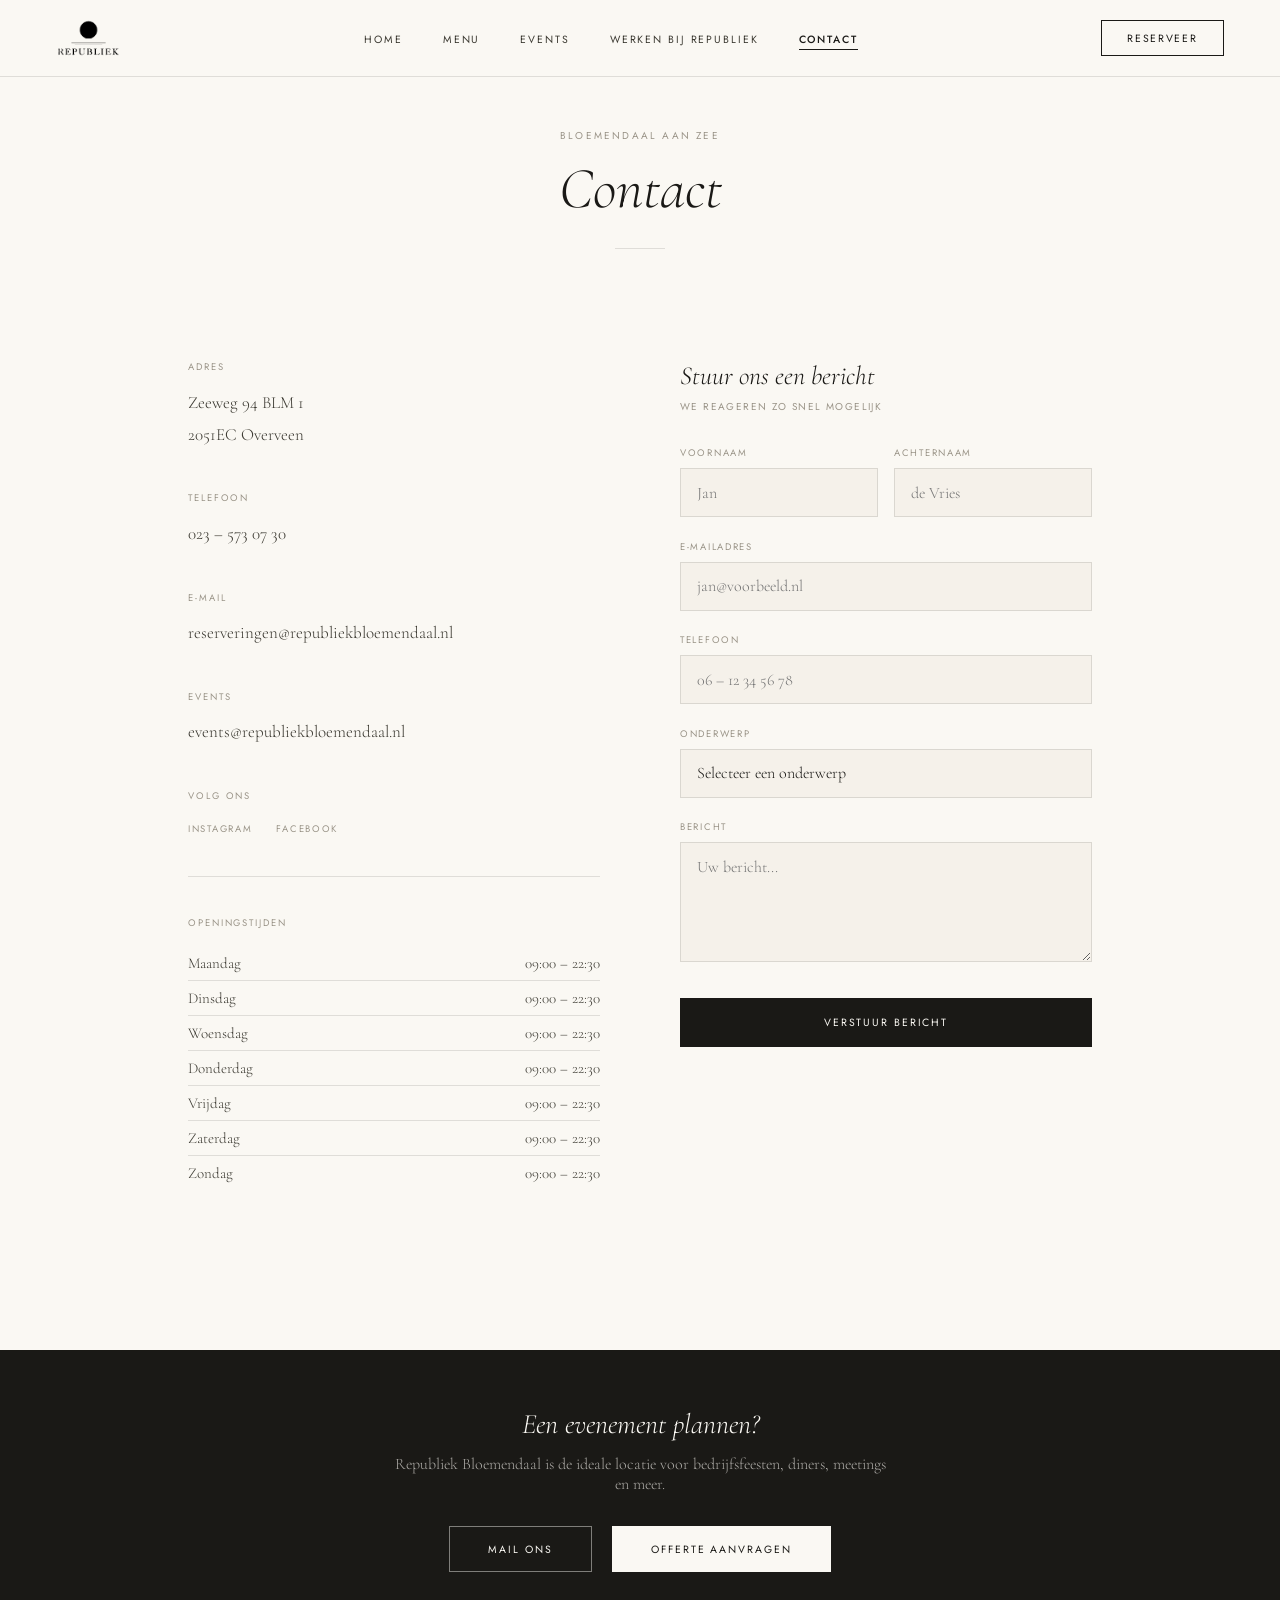
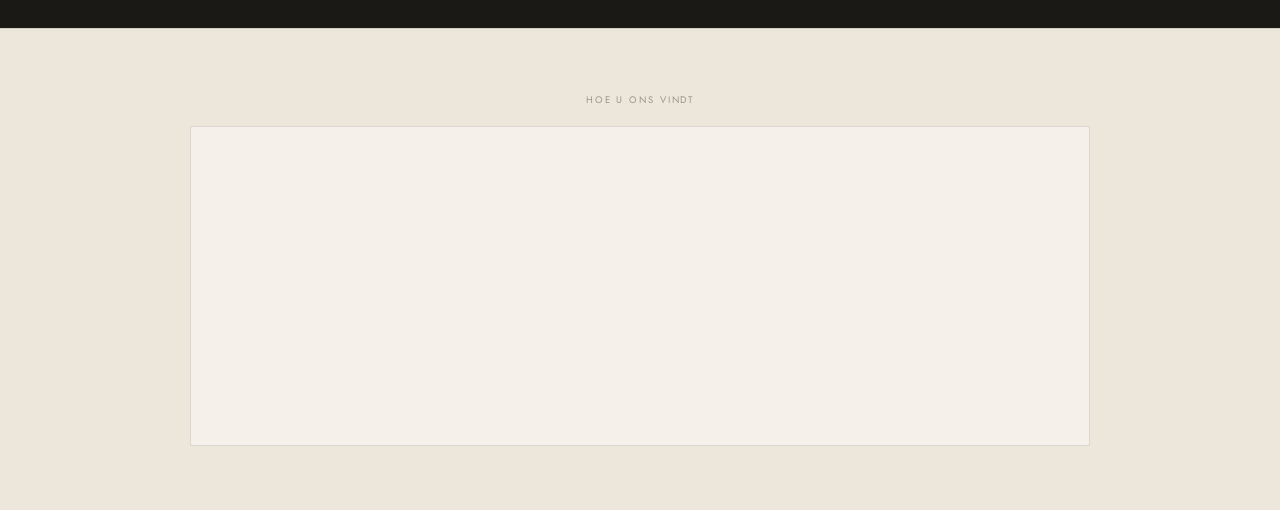
==== contact.html @ 7c75eebe "Add files via upload" ====
<!DOCTYPE html>
<html lang="nl">
<head>
  <meta charset="UTF-8">
  <meta name="viewport" content="width=device-width, initial-scale=1.0">
  <title>Contact | Republiek Bloemendaal</title>
  <link href="https://fonts.googleapis.com/css2?family=Cormorant+Garamond:ital,wght@0,300;0,400;0,500;1,300;1,400;1,500&family=Jost:wght@300;400;500&display=swap" rel="stylesheet">
  <link rel="stylesheet" href="shared.css">
  <link rel="stylesheet" href="contact.css">
</head>
<body>

<nav id="main-nav">
  <a href="index.html" class="nav-logo">
    <img src="Republiek-Logo.png" alt="Republiek Bloemendaal" class="nav-logo-img">
  </a>
  <ul class="nav-links">
      <li><a href="index.html">Home</a></li>
      <li><a href="menu.html">Menu</a></li>
      <li><a href="events.html">Events</a></li>
      <li><a href="https://www.republiekbloemendaal.nl/#activate-link-widget" target="_blank" rel="noopener">Werken bij Republiek</a></li>
      <li><a href="contact.html" class="active">Contact</a></li>
  </ul>
  <a href="contact.html#reserveer" class="nav-btn">Reserveer</a>
  <button class="nav-hamburger" id="nav-hamburger" type="button" aria-label="Menu">
    <span></span><span></span><span></span>
  </button>
</nav>

<div id="mob-overlay" style="display:none;position:fixed;inset:0;background:var(--cream);z-index:500;flex-direction:column;align-items:center;justify-content:center;gap:2.5rem;">
  <button id="mob-close" type="button" style="position:absolute;top:1.5rem;right:1.5rem;font-size:22px;background:none;border:none;cursor:pointer;color:var(--ink);padding:8px;line-height:1;">&#x2715;</button>
  <a href="index.html" style="color:var(--ink);font-family:Jost,sans-serif;font-size:18px;letter-spacing:0.2em;text-transform:uppercase;text-decoration:none;">Home</a>
  <a href="menu.html" style="color:var(--ink);font-family:Jost,sans-serif;font-size:18px;letter-spacing:0.2em;text-transform:uppercase;text-decoration:none;">Menu</a>
  <a href="events.html" style="color:var(--ink);font-family:Jost,sans-serif;font-size:18px;letter-spacing:0.2em;text-transform:uppercase;text-decoration:none;">Events</a>
  <a href="https://www.republiekbloemendaal.nl/#activate-link-widget" style="color:var(--ink);font-family:Jost,sans-serif;font-size:18px;letter-spacing:0.2em;text-transform:uppercase;text-decoration:none;" target="_blank" rel="noopener">Werken bij Republiek</a>
  <a href="contact.html" style="color:var(--ink);font-family:Jost,sans-serif;font-size:18px;letter-spacing:0.2em;text-transform:uppercase;text-decoration:none;border-bottom:1px solid var(--ink);padding-bottom:3px;">Contact</a>
</div>

<!-- NAV -->


<!-- HEADER -->
<div class="page-header">
  <div class="page-label">Bloemendaal aan Zee</div>
  <div class="page-title">Contact</div>
  <div class="page-line"></div>
</div>

<!-- MAIN GRID -->
<div class="contact-grid">

  <!-- LEFT: INFO -->
  <div>
    <div class="info-block">
      <div class="info-label">Adres</div>
      <div class="info-value">
        Zeeweg 94 BLM 1<br>
        2051EC Overveen
      </div>
    </div>

    <div class="info-block">
      <div class="info-label">Telefoon</div>
      <div class="info-value">
        <a href="tel:0235730730">023 – 573 07 30</a>
      </div>
    </div>

    <div class="info-block">
      <div class="info-label">E-mail</div>
      <div class="info-value">
        <a href="mailto:reserveringen@republiekbloemendaal.nl">reserveringen@republiekbloemendaal.nl</a>
      </div>
    </div>

    <div class="info-block">
      <div class="info-label">Events</div>
      <div class="info-value">
        <a href="mailto:events@republiekbloemendaal.nl">events@republiekbloemendaal.nl</a>
      </div>
    </div>

    <div class="info-block">
      <div class="info-label">Volg ons</div>
      <div class="social-row">
        <a href="https://www.instagram.com/republiekbloemendaal" target="_blank" class="social-link">Instagram</a>
        <a href="https://www.facebook.com/republiekbloemendaal" target="_blank" class="social-link">Facebook</a>
      </div>
    </div>

    <div class="section-divider"></div>

    <div class="info-label" style="margin-bottom:1rem;">Openingstijden</div>
    <div class="hours-row"><span>Maandag</span><span>09:00 – 22:30</span></div>
    <div class="hours-row"><span>Dinsdag</span><span>09:00 – 22:30</span></div>
    <div class="hours-row"><span>Woensdag</span><span>09:00 – 22:30</span></div>
    <div class="hours-row"><span>Donderdag</span><span>09:00 – 22:30</span></div>
    <div class="hours-row"><span>Vrijdag</span><span>09:00 – 22:30</span></div>
    <div class="hours-row"><span>Zaterdag</span><span>09:00 – 22:30</span></div>
    <div class="hours-row"><span>Zondag</span><span>09:00 – 22:30</span></div>
  </div>

  <!-- RIGHT: FORM -->
  <div id="reserveer">
    <div class="form-title">Stuur ons een bericht</div>
    <div class="form-subtitle">We reageren zo snel mogelijk</div>

    <form onsubmit="handleSubmit(event)">
      <div class="form-row">
        <div class="form-group">
          <label>Voornaam</label>
          <input type="text" placeholder="Jan" required>
        </div>
        <div class="form-group">
          <label>Achternaam</label>
          <input type="text" placeholder="de Vries" required>
        </div>
      </div>
      <div class="form-group">
        <label>E-mailadres</label>
        <input type="email" placeholder="jan@voorbeeld.nl" required>
      </div>
      <div class="form-group">
        <label>Telefoon</label>
        <input type="tel" placeholder="06 – 12 34 56 78">
      </div>
      <div class="form-group">
        <label>Onderwerp</label>
        <select>
          <option value="">Selecteer een onderwerp</option>
          <option>Reservering</option>
          <option>Events & Feesten</option>
          <option>Offerte aanvragen</option>
          <option>Algemene vraag</option>
          <option>Werken bij Republiek</option>
          <option>Overig</option>
        </select>
      </div>
      <div class="form-group">
        <label>Bericht</label>
        <textarea placeholder="Uw bericht..." required></textarea>
      </div>
      <button type="submit" class="btn-submit">Verstuur bericht</button>
    </form>

    <div id="form-success" style="display:none; margin-top:1.5rem; padding: 1rem 1.2rem; background: var(--sand); border-left: 2px solid var(--ink); font-size:15px; font-style:italic; color:var(--ink-soft);">
      Bedankt voor uw bericht — we nemen zo snel mogelijk contact met u op.
    </div>
  </div>

</div>



<!-- EVENTS CTA -->
<div class="events-cta">
  <h3>Een evenement plannen?</h3>
  <p>Republiek Bloemendaal is de ideale locatie voor bedrijfsfeesten, diners, meetings en meer.</p>
  <a href="mailto:events@republiekbloemendaal.nl" class="btn-ghost">Mail ons</a>
  <a href="https://app.miceoperations.com/widget/36fc605f6fde" target="_blank" class="btn-light">Offerte aanvragen</a>
</div>

<!-- MAP -->
<div class="map-strip">
  <div class="map-label">Hoe u ons vindt</div>
  <div class="map-embed">
    <iframe
      src="https://www.google.com/maps/embed?pb=!1m18!1m12!1m3!1d2443.1!2d4.5408!3d52.3878!2m3!1f0!2f0!3f0!3m2!1i1024!2i768!4f13.1!3m3!1m2!1s0x47c5e5e5e5e5e5e5%3A0x0!2sZeeweg%2094%2C%202051EC%20Overveen!5e0!3m2!1snl!2snl!4v1234567890"
      allowfullscreen=""
      loading="lazy">
    </iframe>
  </div>
</div>

<script src="contact.js" defer></script>
<script>
(function() {
  function init() {
    var btn     = document.getElementById("nav-hamburger");
    var overlay = document.getElementById("mob-overlay");
    var close   = document.getElementById("mob-close");
    if (!btn || !overlay || !close) return;
    btn.addEventListener("click", function() {
      overlay.style.display = "flex";
      document.body.style.overflow = "hidden";
      btn.classList.add("open");
    });
    function closeMenu() {
      overlay.style.display = "none";
      document.body.style.overflow = "";
      btn.classList.remove("open");
    }
    close.addEventListener("click", closeMenu);
    overlay.querySelectorAll("a").forEach(function(a) {
      a.addEventListener("click", closeMenu);
    });
  }
  if (document.readyState === "loading") {
    document.addEventListener("DOMContentLoaded", init);
  } else { init(); }
})();
</script>
</body>
</html>
---- shared.css ----
/* ============================================
   Republiek Bloemendaal — Shared Styles
   Base, variables, nav, typography
============================================ */

*, *::before, *::after { margin: 0; padding: 0; box-sizing: border-box; }

:root {
  --sand: #f5f1ea;
  --sand-dark: #ede7db;
  --ink: #1a1916;
  --ink-soft: #3a3830;
  --stone: #9a9488;
  --cream: #faf8f3;
  --border: rgba(26,25,22,0.12);
  --warm: rgb(213, 205, 198);
}

html { scroll-behavior: smooth; }

body {
  background: var(--cream);
  color: var(--ink);
  font-family: 'Cormorant Garamond', serif;
  overflow-x: hidden;
}

/* ── NAV ── */
nav {
  position: fixed;
  top: 0; left: 0; right: 0;
  z-index: 100;
  display: flex;
  align-items: center;
  justify-content: space-between;
  padding: 1.2rem 3.5rem;
  background: rgba(250,248,243,0.96);
  backdrop-filter: blur(10px);
  border-bottom: 0.5px solid var(--border);
}

.nav-logo {
  display: flex;
  flex-direction: column;
  align-items: center;
  gap: 3px;
  text-decoration: none;
}
.nav-circle { width: 26px; height: 26px; background: var(--ink); border-radius: 50%; }
.nav-line { width: 36px; height: 0.5px; background: var(--ink); }
.nav-name {
  font-family: 'Cormorant Garamond', serif;
  font-size: 9px;
  letter-spacing: 0.24em;
  color: var(--ink);
  font-weight: 400;
}

.nav-links {
  display: flex;
  gap: 2.5rem;
  list-style: none;
}
.nav-links a {
  font-family: 'Jost', sans-serif;
  font-size: 10.5px;
  letter-spacing: 0.18em;
  text-transform: uppercase;
  text-decoration: none;
  color: var(--ink-soft);
  font-weight: 400;
  transition: color .2s;
}
.nav-links a:hover { color: var(--ink); }
.nav-links a.active {
  color: var(--ink) !important;
  font-weight: 500;
  text-decoration: none !important;
  border-bottom: 1px solid var(--ink);
  padding-bottom: 2px;
}

.nav-btn {
  font-family: 'Jost', sans-serif;
  font-size: 10.5px;
  letter-spacing: 0.16em;
  text-transform: uppercase;
  text-decoration: none;
  color: var(--ink);
  border: 0.5px solid var(--ink);
  padding: 0.6rem 1.6rem;
  transition: background .2s, color .2s;
}
.nav-btn:hover { background: var(--ink); color: var(--cream); }

/* Transparent nav — only used on home page via index.css */
nav.transparent {
  background: transparent;
  border-bottom: 0.5px solid rgba(255,255,255,0.15);
}
nav.transparent .nav-links a { color: #fff; }
nav.transparent .nav-links a:hover { color: rgba(255,255,255,0.7); }
nav.transparent .nav-links a.active {
  color: #fff !important;
  border-bottom-color: #fff;
}
nav.transparent .nav-btn { color: #fff; border-color: #fff; }
nav.transparent .nav-btn:hover { background: rgba(255,255,255,0.15); color: #fff; }
nav.transparent .nav-circle { background: #fff; }
nav.transparent .nav-line { background: #fff; }
nav.transparent .nav-name { color: #fff; }

nav.scrolled {
  background: rgba(250,248,243,0.96) !important;
  backdrop-filter: blur(10px);
  border-bottom: 0.5px solid var(--border) !important;
}
nav.scrolled .nav-links a { color: var(--ink-soft) !important; }
nav.scrolled .nav-links a:hover { color: var(--ink) !important; }
nav.scrolled .nav-links a.active {
  color: var(--ink) !important;
  border-bottom-color: var(--ink) !important;
}
nav.scrolled .nav-btn { color: var(--ink) !important; border-color: var(--ink) !important; }
nav.scrolled .nav-btn:hover { background: var(--ink) !important; color: var(--cream) !important; }
nav.scrolled .nav-circle { background: var(--ink) !important; }
nav.scrolled .nav-line { background: var(--ink) !important; }
nav.scrolled .nav-name { color: var(--ink) !important; }

/* ── BUTTONS ── */
.hero-btn {
  font-family: 'Jost', sans-serif;
  font-size: 10.5px;
  letter-spacing: 0.18em;
  text-transform: uppercase;
  text-decoration: none;
  color: #fff;
  border: 0.5px solid rgba(255,255,255,0.7);
  padding: 0.9rem 2.4rem;
  display: inline-block;
  transition: background .25s;
}
.hero-btn:hover { background: rgba(255,255,255,0.15); }

.btn-outline {
  font-family: 'Jost', sans-serif;
  font-size: 10.5px;
  letter-spacing: 0.18em;
  text-transform: uppercase;
  text-decoration: none;
  color: var(--ink);
  border: 0.5px solid var(--ink);
  padding: 0.9rem 2.4rem;
  display: inline-block;
  transition: background .22s, color .22s;
}
.btn-outline:hover { background: var(--ink); color: var(--cream); }

.btn-dark {
  font-family: 'Jost', sans-serif;
  font-size: 10.5px;
  letter-spacing: 0.18em;
  text-transform: uppercase;
  text-decoration: none;
  color: var(--cream);
  background: var(--ink);
  border: 0.5px solid var(--ink);
  padding: 0.9rem 2.4rem;
  display: inline-block;
  transition: background .22s, color .22s;
}
.btn-dark:hover { background: transparent; color: var(--ink); }

.btn-ghost {
  font-family: 'Jost', sans-serif;
  font-size: 10.5px;
  letter-spacing: 0.18em;
  text-transform: uppercase;
  text-decoration: none;
  color: var(--cream);
  border: 0.5px solid rgba(250,248,243,0.45);
  padding: 0.9rem 2.4rem;
  display: inline-block;
  transition: background .22s;
}
.btn-ghost:hover { background: rgba(250,248,243,0.1); }

.btn-light {
  font-family: 'Jost', sans-serif;
  font-size: 10.5px;
  letter-spacing: 0.18em;
  text-transform: uppercase;
  text-decoration: none;
  color: var(--ink);
  background: var(--cream);
  border: 0.5px solid var(--cream);
  padding: 0.9rem 2.4rem;
  display: inline-block;
  transition: background .22s, color .22s;
}
.btn-light:hover { background: transparent; color: var(--cream); }

/* ── HAMBURGER BUTTON (hidden on desktop) ── */

.nav-logo-img {
  height: 38px;
  width: auto;
  display: block;
  transition: filter .3s;
  filter: invert(1);
}
nav.transparent .nav-logo-img {
  filter: none;
}
nav.scrolled .nav-logo-img {
  filter: invert(1) !important;
}

.nav-hamburger { display: none; }

/* ── MOBILE OVERLAY ── */
.mob-overlay {
  display: none;
  position: fixed;
  top: 0; left: 0; right: 0; bottom: 0;
  background: #faf8f3;
  z-index: 9999;
}
.mob-overlay.open {
  display: block;
}
.mob-nav {
  position: absolute;
  top: 50%;
  left: 50%;
  transform: translate(-50%, -50%);
  display: flex;
  flex-direction: column;
  align-items: center;
  gap: 2.5rem;
  text-align: center;
  width: 100%;
}
.mob-nav a {
  font-family: 'Jost', sans-serif;
  font-size: 13px;
  letter-spacing: 0.22em;
  text-transform: uppercase;
  text-decoration: none;
  color: #1a1916;
  font-weight: 400;
  transition: color .2s;
}
.mob-nav a:hover { color: #9a9488; }
.mob-nav a.active {
  font-weight: 500;
}
.mob-close {
  position: absolute;
  top: 1.5rem;
  right: 1.5rem;
  font-size: 22px;
  background: none;
  border: none;
  cursor: pointer;
  color: #1a1916;
  line-height: 1;
  padding: 8px;
  z-index: 10000;
}

@media (max-width: 820px) {
  nav { padding: 1rem 1.5rem; }
  .nav-links { display: none !important; }
  .nav-btn { display: none; }
  .nav-hamburger {
    display: flex;
    flex-direction: column;
    justify-content: center;
    gap: 5px;
    cursor: pointer;
    background: none;
    border: none;
    padding: 6px;
  }
  .nav-hamburger span {
    display: block;
    width: 22px;
    height: 1.5px;
    background: var(--ink);
    transition: transform .3s, opacity .3s;
  }
  nav.transparent .nav-hamburger span { background: #fff; }
  nav.scrolled .nav-hamburger span { background: var(--ink) !important; }

  .nav-hamburger.open span:nth-child(1) { transform: translateY(9px) rotate(45deg); }
  .nav-hamburger.open span:nth-child(2) { opacity: 0; }
  .nav-hamburger.open span:nth-child(3) { transform: translateY(-9px) rotate(-45deg); }
}

/* ── HAMBURGER (mobile only) ── */
.nav-hamburger {
  display: none;
}

@media (max-width: 820px) {
  nav { padding: 1rem 1.5rem; }
  .nav-links { display: none; }
  .nav-btn { display: none; }

  .nav-hamburger {
    display: flex;
    flex-direction: column;
    gap: 5px;
    background: none;
    border: none;
    cursor: pointer;
    padding: 6px;
  }
  .nav-hamburger span {
    display: block;
    width: 22px;
    height: 1.5px;
    background: var(--ink);
    transition: transform .3s, opacity .3s;
  }
  nav.transparent .nav-hamburger span { background: #fff; }
  nav.scrolled .nav-hamburger span   { background: var(--ink) !important; }

  .nav-hamburger.open span:nth-child(1) { transform: translateY(6.5px) rotate(45deg); }
  .nav-hamburger.open span:nth-child(2) { opacity: 0; }
  .nav-hamburger.open span:nth-child(3) { transform: translateY(-6.5px) rotate(-45deg); }
}
---- contact.css ----
/* ============================================
   Republiek Bloemendaal — Contact Page Styles
============================================ */

/* PAGE HEADER */
.page-header {
  padding: 8rem 2rem 3rem;
  text-align: center;
  background: var(--cream);
}
.page-label { font-family: 'Jost', sans-serif; font-size: 10px; letter-spacing: 0.22em; text-transform: uppercase; color: var(--stone); margin-bottom: 0.6rem; }
.page-title { font-size: clamp(36px, 5vw, 58px); font-weight: 300; font-style: italic; }
.page-line { width: 50px; height: 0.5px; background: var(--border); margin: 1.5rem auto 0; }

/* MAIN GRID */
.contact-grid {
  max-width: 1000px;
  margin: 4rem auto;
  padding: 0 3rem 6rem;
  display: grid;
  grid-template-columns: 1fr 1fr;
  gap: 5rem;
}

/* INFO BLOCKS */
.info-block { margin-bottom: 2.5rem; }
.info-label { font-family: 'Jost', sans-serif; font-size: 9.5px; letter-spacing: 0.2em; text-transform: uppercase; color: var(--stone); margin-bottom: 0.8rem; }
.info-value { font-size: 17px; font-weight: 300; color: var(--ink-soft); line-height: 1.9; }
.info-value a { color: var(--ink-soft); text-decoration: none; transition: color .2s; }
.info-value a:hover { color: var(--ink); }

/* DIVIDER LINE */
.section-divider { height: 0.5px; background: var(--border); margin: 2.5rem 0; }

/* HOURS TABLE */
.hours-row { display: flex; justify-content: space-between; font-size: 15px; font-weight: 300; color: var(--ink-soft); padding: 0.5rem 0; border-bottom: 0.5px solid var(--border); }
.hours-row:last-child { border-bottom: none; }

/* FORM SIDE */
.form-title { font-size: 26px; font-weight: 300; font-style: italic; margin-bottom: 0.5rem; }
.form-subtitle { font-family: 'Jost', sans-serif; font-size: 10px; letter-spacing: 0.14em; text-transform: uppercase; color: var(--stone); margin-bottom: 2rem; }

.form-group { margin-bottom: 1.4rem; }
.form-group label { display: block; font-family: 'Jost', sans-serif; font-size: 9.5px; letter-spacing: 0.18em; text-transform: uppercase; color: var(--stone); margin-bottom: 0.5rem; }
.form-group input,
.form-group textarea,
.form-group select {
  width: 100%;
  background: var(--sand);
  border: 0.5px solid var(--border);
  padding: 0.85rem 1rem;
  font-family: 'Cormorant Garamond', serif;
  font-size: 16px;
  font-weight: 300;
  color: var(--ink);
  outline: none;
  transition: border-color .2s;
  appearance: none;
  border-radius: 0;
}
.form-group input:focus,
.form-group textarea:focus,
.form-group select:focus { border-color: var(--ink); }
.form-group textarea { resize: vertical; min-height: 120px; }

.form-row { display: grid; grid-template-columns: 1fr 1fr; gap: 1rem; }

.btn-submit {
  font-family: 'Jost', sans-serif;
  font-size: 10.5px;
  letter-spacing: 0.18em;
  text-transform: uppercase;
  background: var(--ink);
  color: var(--cream);
  border: 0.5px solid var(--ink);
  padding: 1rem 2.5rem;
  cursor: pointer;
  transition: background .2s, color .2s;
  width: 100%;
  margin-top: 0.5rem;
}
.btn-submit:hover { background: transparent; color: var(--ink); }

/* BOTTOM MAP STRIP */
.map-strip {
  background: var(--sand-dark);
  padding: 4rem 3rem;
  border-top: 0.5px solid var(--border);
  text-align: center;
}
.map-strip .map-label { font-family: 'Jost', sans-serif; font-size: 9.5px; letter-spacing: 0.2em; text-transform: uppercase; color: var(--stone); margin-bottom: 1.2rem; }
.map-embed {
  max-width: 900px;
  margin: 0 auto;
  height: 320px;
  background: var(--sand);
  border: 0.5px solid var(--border);
  overflow: hidden;
}
.map-embed iframe { width: 100%; height: 100%; border: none; filter: grayscale(30%); }

/* SOCIAL ROW */
.social-row { display: flex; gap: 1.5rem; margin-top: 1.2rem; }
.social-link { font-family: 'Jost', sans-serif; font-size: 9.5px; letter-spacing: 0.18em; text-transform: uppercase; color: var(--stone); text-decoration: none; transition: color .2s; }
.social-link:hover { color: var(--ink); }

/* EVENTS CTA */
.events-cta {
  background: var(--ink);
  padding: 3.5rem 3rem;
  text-align: center;
  border-top: 0.5px solid var(--border);
}
.events-cta h3 { font-size: 28px; font-weight: 300; font-style: italic; color: var(--cream); margin-bottom: 0.8rem; }
.events-cta p { font-size: 16px; font-weight: 300; color: rgba(250,248,243,0.65); margin-bottom: 2rem; max-width: 500px; margin-left: auto; margin-right: auto; }
.btn-ghost { font-family: 'Jost', sans-serif; font-size: 10.5px; letter-spacing: 0.18em; text-transform: uppercase; text-decoration: none; color: var(--cream); border: 0.5px solid rgba(250,248,243,0.45); padding: 0.9rem 2.4rem; display: inline-block; transition: background .22s; margin: 0 0.5rem; }
.btn-ghost:hover { background: rgba(250,248,243,0.1); }
.btn-light { font-family: 'Jost', sans-serif; font-size: 10.5px; letter-spacing: 0.18em; text-transform: uppercase; text-decoration: none; color: var(--ink); background: var(--cream); border: 0.5px solid var(--cream); padding: 0.9rem 2.4rem; display: inline-block; transition: background .22s, color .22s; margin: 0 0.5rem; }
.btn-light:hover { background: transparent; color: var(--cream); }

@media (max-width: 820px) {
  /* mobile nav handled by shared.css */
  .contact-grid { grid-template-columns: 1fr; gap: 3rem; padding: 0 1.5rem 4rem; }
  .form-row { grid-template-columns: 1fr; }
  .map-strip, .events-cta { padding: 3rem 1.5rem; }
}

/* Email/phone links in info blocks */
.info-link {
  color: var(--ink-soft);
  text-decoration: none;
  font-size: 17px;
  font-weight: 300;
  transition: color .2s;
  display: inline-block;
}
.info-link:hover { color: var(--ink); }
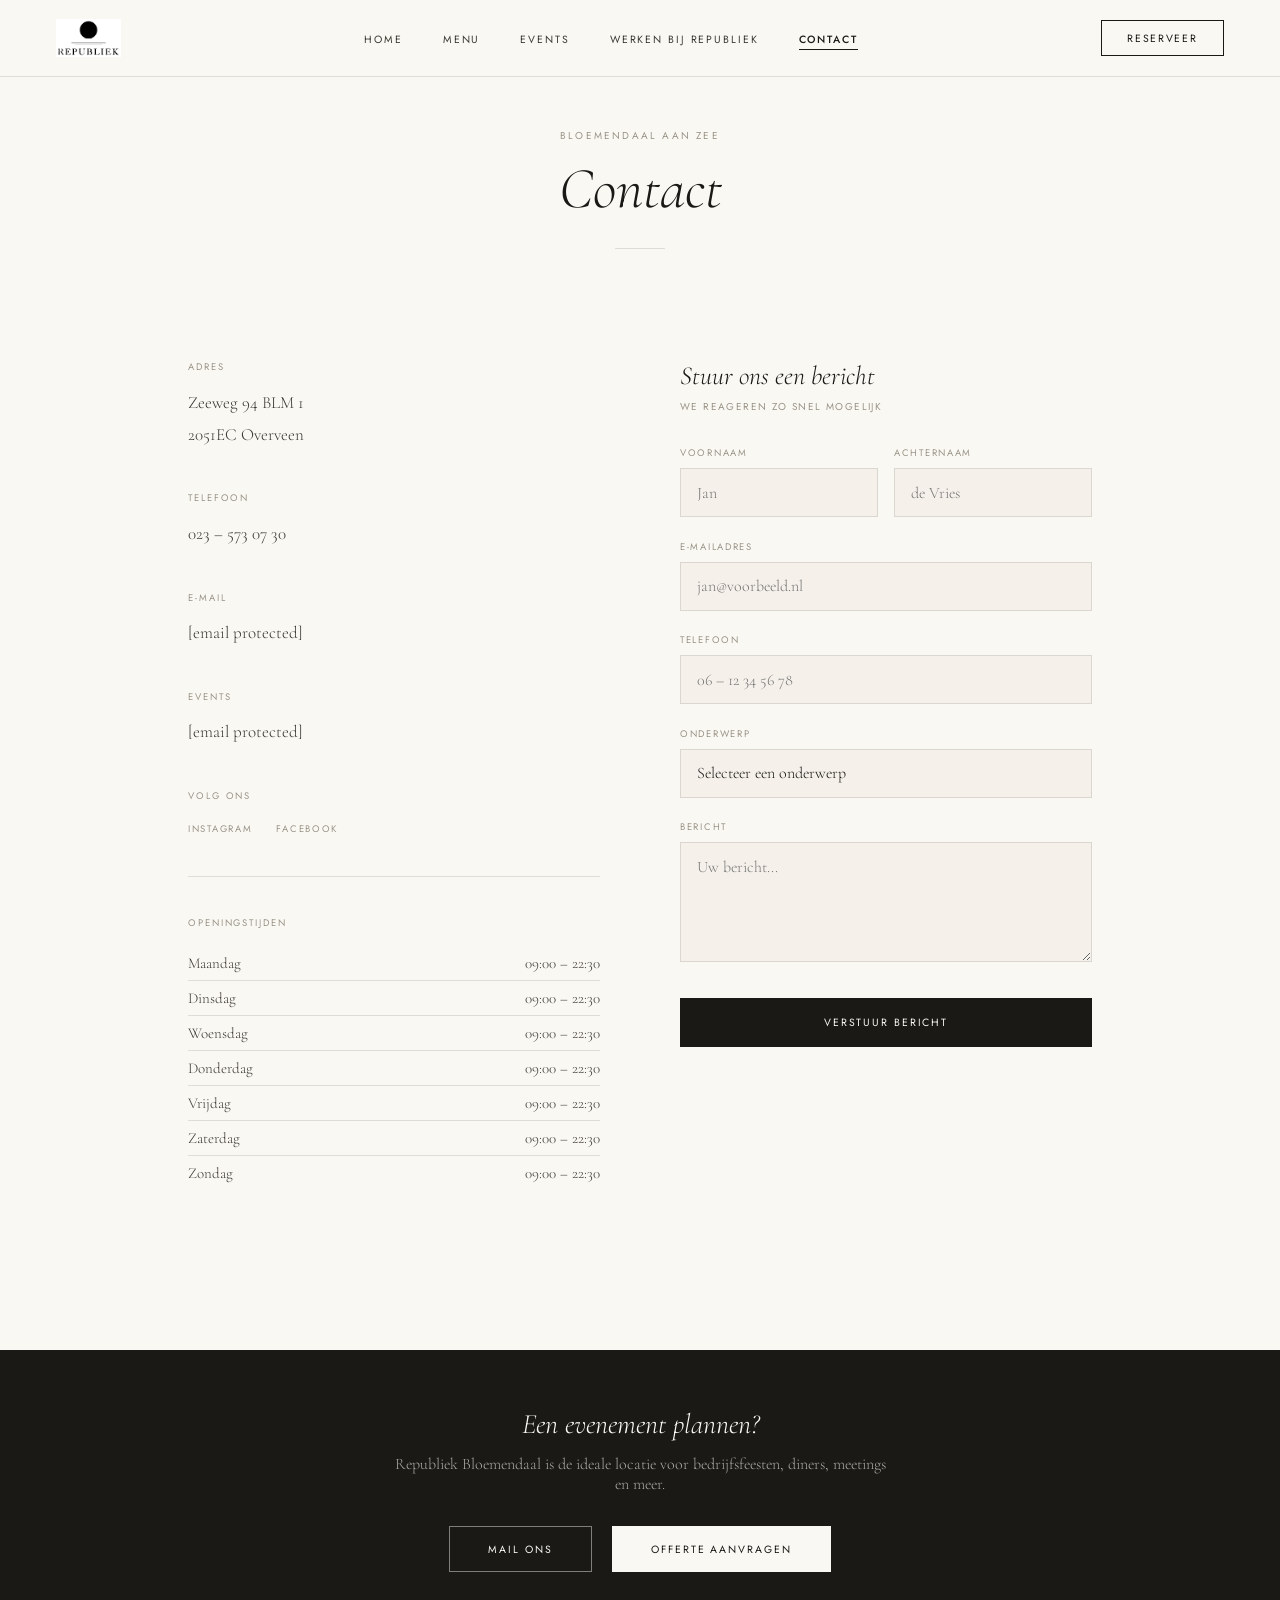
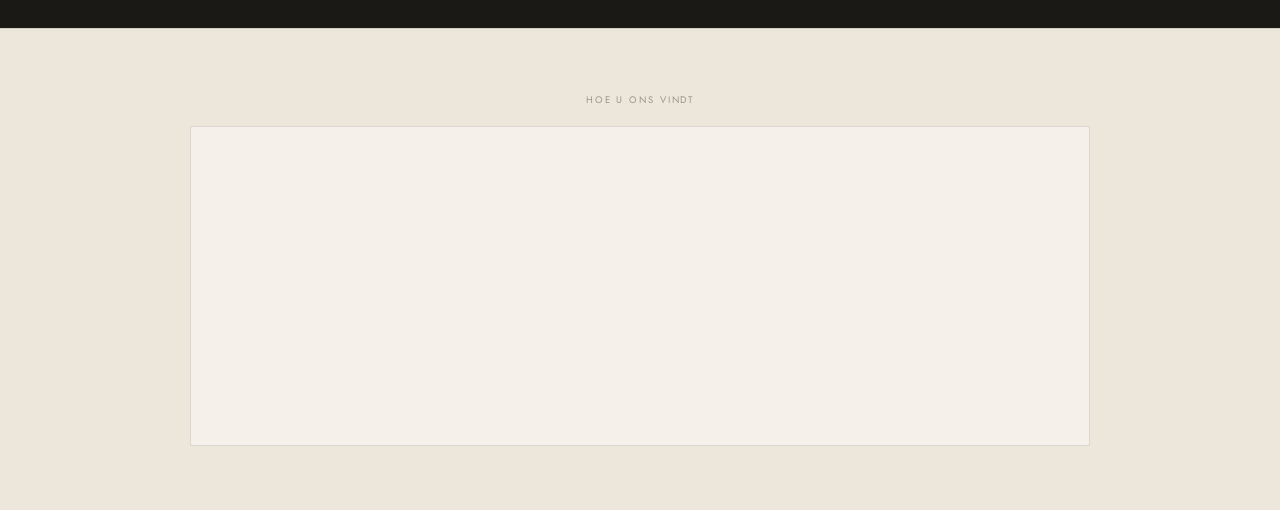
==== commit 5b3cfbfb: "Add files via upload" ====
--- a/contact.html
+++ b/contact.html
@@ -69,14 +69,14 @@
     <div class="info-block">
       <div class="info-label">E-mail</div>
       <div class="info-value">
-        <a href="mailto:reserveringen@republiekbloemendaal.nl">reserveringen@republiekbloemendaal.nl</a>
+        <a href="/cdn-cgi/l/email-protection#0b796e786e797d6e7962656c6e654b796e7b7e6967626e606967646e666e656f6a6a67256567"><span class="__cf_email__" data-cfemail="cfbdaabcaabdb9aabda6a1a8aaa18fbdaabfbaada3a6aaa4ada3a0aaa2aaa1abaeaea3e1a1a3">[email&#160;protected]</span></a>
       </div>
     </div>
 
     <div class="info-block">
       <div class="info-label">Events</div>
       <div class="info-value">
-        <a href="mailto:events@republiekbloemendaal.nl">events@republiekbloemendaal.nl</a>
+        <a href="/cdn-cgi/l/email-protection#d0b5a6b5bea4a390a2b5a0a5b2bcb9b5bbb2bcbfb5bdb5beb4b1b1bcfebebc"><span class="__cf_email__" data-cfemail="107566757e64635062756065727c79757b727c7f757d757e7471717c3e7e7c">[email&#160;protected]</span></a>
       </div>
     </div>
 
@@ -156,7 +156,7 @@
 <div class="events-cta">
   <h3>Een evenement plannen?</h3>
   <p>Republiek Bloemendaal is de ideale locatie voor bedrijfsfeesten, diners, meetings en meer.</p>
-  <a href="mailto:events@republiekbloemendaal.nl" class="btn-ghost">Mail ons</a>
+  <a href="/cdn-cgi/l/email-protection#d0b5a6b5bea4a390a2b5a0a5b2bcb9b5bbb2bcbfb5bdb5beb4b1b1bcfebebc" class="btn-ghost">Mail ons</a>
   <a href="https://app.miceoperations.com/widget/36fc605f6fde" target="_blank" class="btn-light">Offerte aanvragen</a>
 </div>
 
@@ -172,7 +172,7 @@
   </div>
 </div>
 
-<script src="contact.js" defer></script>
+<script data-cfasync="false" src="/cdn-cgi/scripts/5c5dd728/cloudflare-static/email-decode.min.js"></script><script src="contact.js" defer></script>
 <script>
 (function() {
   function init() {
@@ -183,22 +183,4 @@
     btn.addEventListener("click", function() {
       overlay.style.display = "flex";
       document.body.style.overflow = "hidden";
-      btn.classList.add("open");
-    });
-    function closeMenu() {
-      overlay.style.display = "none";
-      document.body.style.overflow = "";
-      btn.classList.remove("open");
-    }
-    close.addEventListener("click", closeMenu);
-    overlay.querySelectorAll("a").forEach(function(a) {
-      a.addEventListener("click", closeMenu);
-    });
-  }
-  if (document.readyState === "loading") {
-    document.addEventListener("DOMContentLoaded", init);
-  } else { init(); }
-})();
-</script>
-</body>
-</html>+      btn.clas
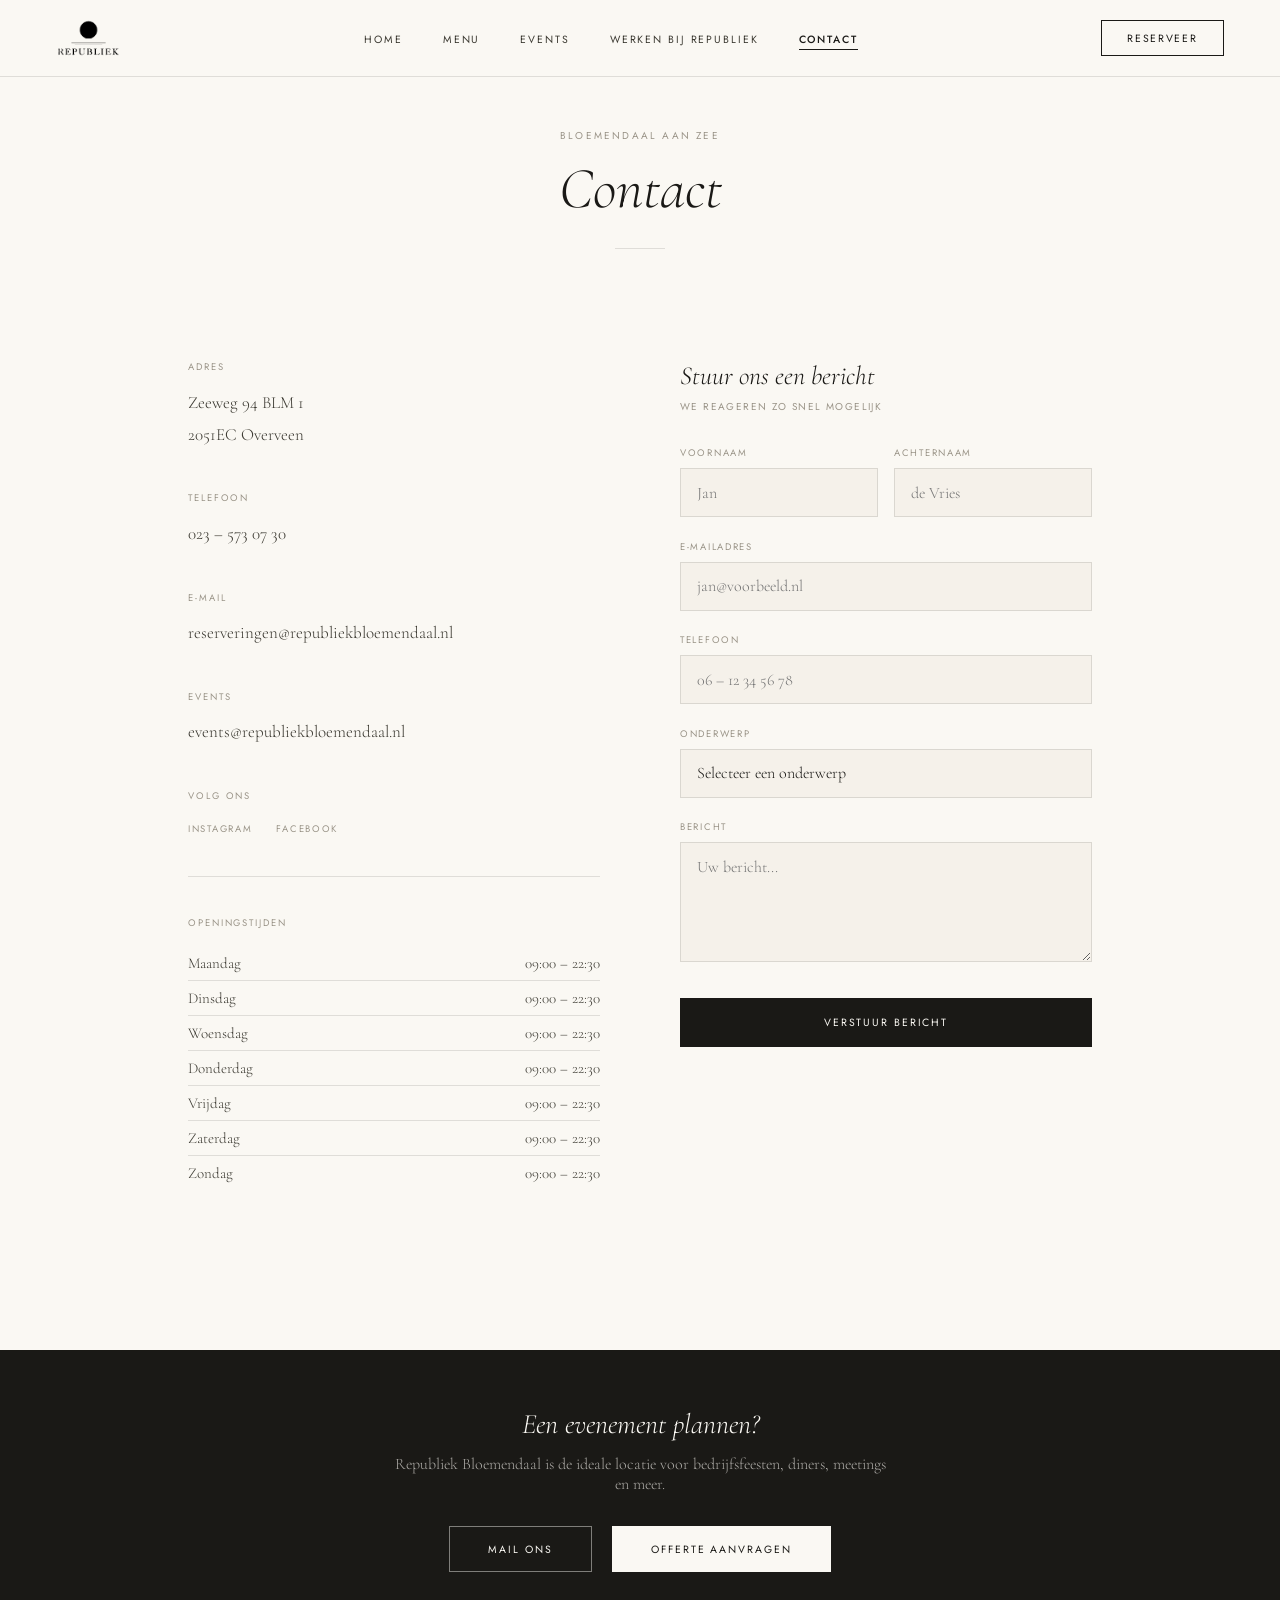
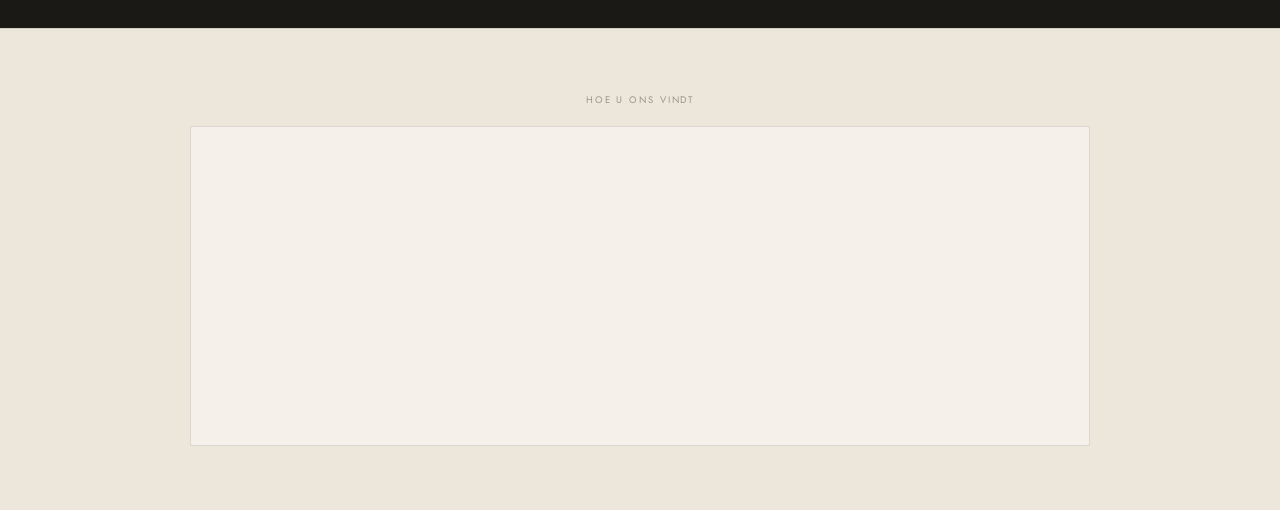
==== commit b28a8f41: "Add files via upload" ====
--- a/contact.html
+++ b/contact.html
@@ -69,14 +69,14 @@
     <div class="info-block">
       <div class="info-label">E-mail</div>
       <div class="info-value">
-        <a href="/cdn-cgi/l/email-protection#0b796e786e797d6e7962656c6e654b796e7b7e6967626e606967646e666e656f6a6a67256567"><span class="__cf_email__" data-cfemail="cfbdaabcaabdb9aabda6a1a8aaa18fbdaabfbaada3a6aaa4ada3a0aaa2aaa1abaeaea3e1a1a3">[email&#160;protected]</span></a>
+        <a href="mailto:reserveringen@republiekbloemendaal.nl">reserveringen@republiekbloemendaal.nl</a>
       </div>
     </div>
 
     <div class="info-block">
       <div class="info-label">Events</div>
       <div class="info-value">
-        <a href="/cdn-cgi/l/email-protection#d0b5a6b5bea4a390a2b5a0a5b2bcb9b5bbb2bcbfb5bdb5beb4b1b1bcfebebc"><span class="__cf_email__" data-cfemail="107566757e64635062756065727c79757b727c7f757d757e7471717c3e7e7c">[email&#160;protected]</span></a>
+        <a href="mailto:events@republiekbloemendaal.nl">events@republiekbloemendaal.nl</a>
       </div>
     </div>
 
@@ -156,7 +156,7 @@
 <div class="events-cta">
   <h3>Een evenement plannen?</h3>
   <p>Republiek Bloemendaal is de ideale locatie voor bedrijfsfeesten, diners, meetings en meer.</p>
-  <a href="/cdn-cgi/l/email-protection#d0b5a6b5bea4a390a2b5a0a5b2bcb9b5bbb2bcbfb5bdb5beb4b1b1bcfebebc" class="btn-ghost">Mail ons</a>
+  <a href="mailto:events@republiekbloemendaal.nl" class="btn-ghost">Mail ons</a>
   <a href="https://app.miceoperations.com/widget/36fc605f6fde" target="_blank" class="btn-light">Offerte aanvragen</a>
 </div>
 
@@ -172,7 +172,7 @@
   </div>
 </div>
 
-<script data-cfasync="false" src="/cdn-cgi/scripts/5c5dd728/cloudflare-static/email-decode.min.js"></script><script src="contact.js" defer></script>
+<script src="contact.js" defer></script>
 <script>
 (function() {
   function init() {
@@ -183,4 +183,22 @@
     btn.addEventListener("click", function() {
       overlay.style.display = "flex";
       document.body.style.overflow = "hidden";
-      btn.clas+      btn.classList.add("open");
+    });
+    function closeMenu() {
+      overlay.style.display = "none";
+      document.body.style.overflow = "";
+      btn.classList.remove("open");
+    }
+    close.addEventListener("click", closeMenu);
+    overlay.querySelectorAll("a").forEach(function(a) {
+      a.addEventListener("click", closeMenu);
+    });
+  }
+  if (document.readyState === "loading") {
+    document.addEventListener("DOMContentLoaded", init);
+  } else { init(); }
+})();
+</script>
+</body>
+</html>
